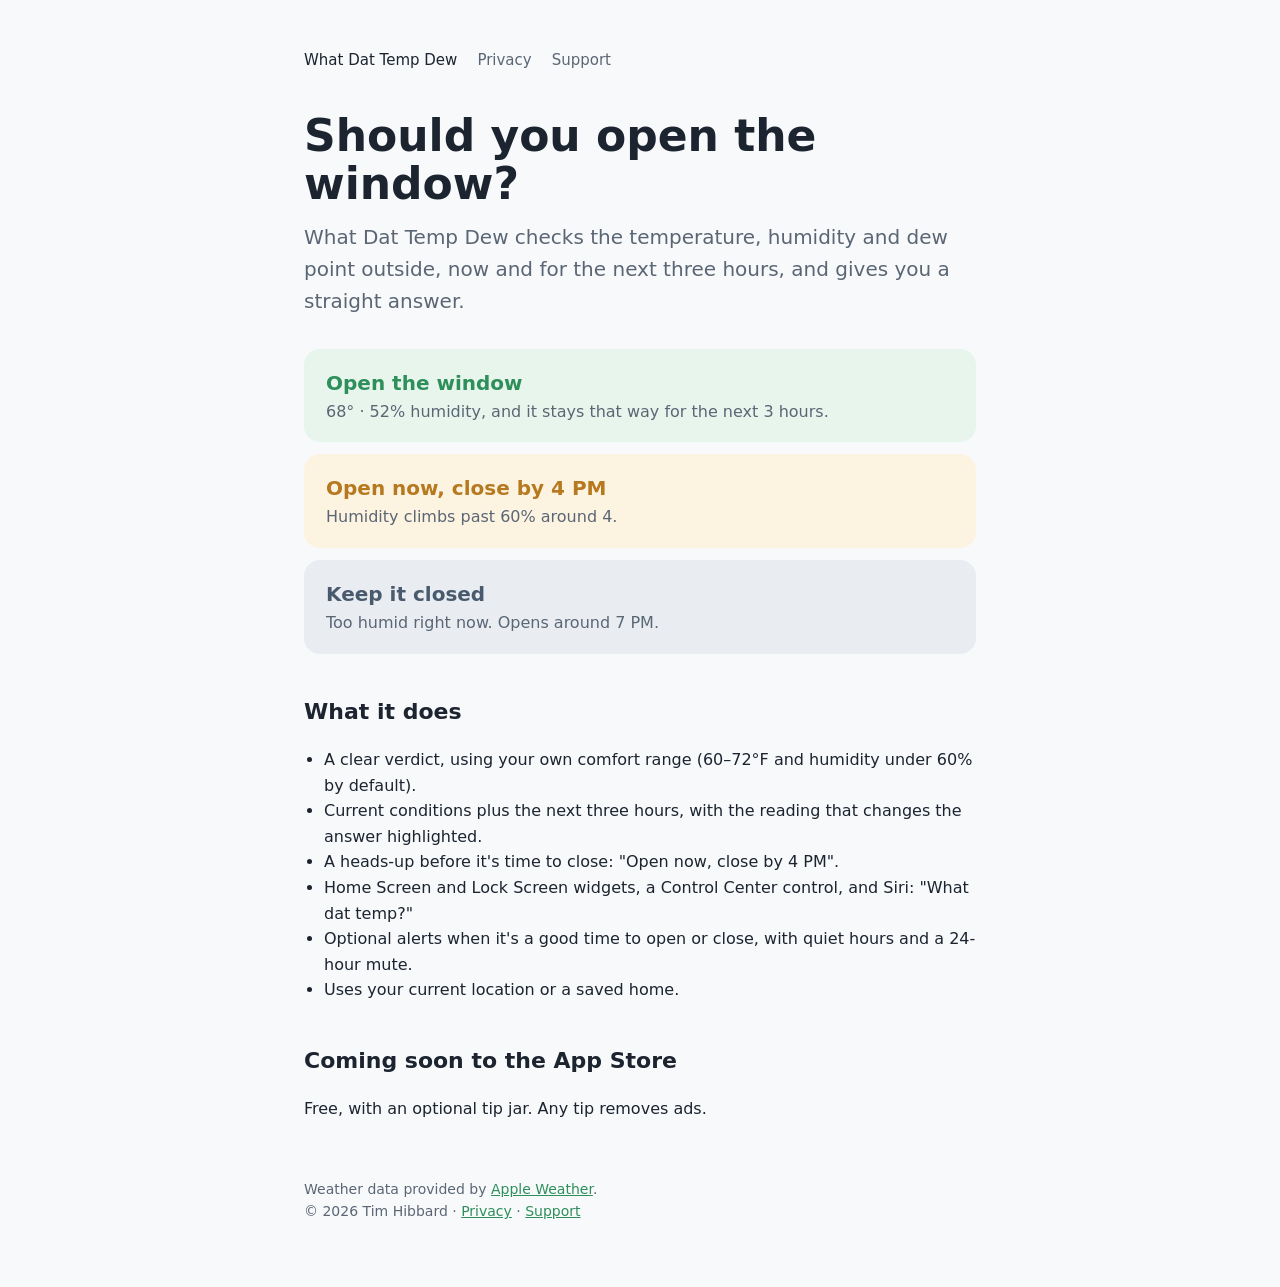
==== index.html @ 463105aa "Initial marketing site: landing, privacy policy, support Co-Authored-By: Claude Opus 5.5 <noreply@an" ====
<!doctype html>
<html lang="en">
<head>
<meta charset="utf-8">
<meta name="viewport" content="width=device-width, initial-scale=1">
<title>What Dat Temp Dew — should you open the window?</title>
<meta name="description" content="What Dat Temp Dew tells you whether to open the window, based on the temperature and humidity now and over the next three hours.">
<link rel="stylesheet" href="style.css">
</head>
<body>
<main>
<nav><a href="./" aria-current="page">What Dat Temp Dew</a><a href="privacy/">Privacy</a><a href="support/">Support</a></nav>
<h1>Should you open the window?</h1>
<p class="lede">What Dat Temp Dew checks the temperature, humidity and dew point outside, now and for the next three hours, and gives you a straight answer.</p>

<div class="verdicts">
  <div class="verdict v-open"><strong>Open the window</strong><span>68° · 52% humidity, and it stays that way for the next 3 hours.</span></div>
  <div class="verdict v-soon"><strong>Open now, close by 4 PM</strong><span>Humidity climbs past 60% around 4.</span></div>
  <div class="verdict v-closed"><strong>Keep it closed</strong><span>Too humid right now. Opens around 7 PM.</span></div>
</div>

<h2>What it does</h2>
<ul class="features">
  <li>A clear verdict, using your own comfort range (60–72°F and humidity under 60% by default).</li>
  <li>Current conditions plus the next three hours, with the reading that changes the answer highlighted.</li>
  <li>A heads-up before it's time to close: "Open now, close by 4 PM".</li>
  <li>Home Screen and Lock Screen widgets, a Control Center control, and Siri: "What dat temp?"</li>
  <li>Optional alerts when it's a good time to open or close, with quiet hours and a 24-hour mute.</li>
  <li>Uses your current location or a saved home.</li>
</ul>

<h2>Coming soon to the App Store</h2>
<p>Free, with an optional tip jar. Any tip removes ads.</p>

<footer>
  Weather data provided by <a href="https://weatherkit.apple.com/legal-attribution.html">Apple Weather</a>.<br>
  © 2026 Tim Hibbard · <a href="privacy/">Privacy</a> · <a href="support/">Support</a>
</footer>
</main>
</body>
</html>
---- style.css ----
:root {
  --open: #2f8f5b; --open-bg: #e7f5ec;
  --soon: #b7791f; --soon-bg: #fdf3e1;
  --closed: #4a5a6e; --closed-bg: #e9edf2;
  --text: #1c2430; --muted: #5b6675; --bg: #f7f9fb; --card: #ffffff;
}
@media (prefers-color-scheme: dark) {
  :root {
    --open: #6fd19a; --open-bg: #12301f;
    --soon: #f0b65a; --soon-bg: #33260f;
    --closed: #a9b8ca; --closed-bg: #1d2530;
    --text: #e8edf3; --muted: #9aa6b4; --bg: #0f1419; --card: #182029;
  }
}
* { box-sizing: border-box; }
body {
  margin: 0; font-family: -apple-system, BlinkMacSystemFont, "SF Pro Text", system-ui, sans-serif;
  color: var(--text); background: var(--bg); line-height: 1.6;
}
main { max-width: 720px; margin: 0 auto; padding: 48px 24px 64px; }
nav { display: flex; gap: 20px; margin-bottom: 40px; font-size: 15px; }
nav a { color: var(--muted); text-decoration: none; }
nav a:hover, nav a[aria-current] { color: var(--text); }
h1 { font-family: ui-rounded, "SF Pro Rounded", system-ui, sans-serif; font-size: 44px; line-height: 1.1; margin: 0 0 12px; }
h2 { margin-top: 40px; font-size: 22px; }
.lede { font-size: 20px; color: var(--muted); margin: 0 0 32px; }
.verdicts { display: grid; gap: 12px; margin: 32px 0; }
.verdict { border-radius: 16px; padding: 18px 22px; }
.verdict strong { display: block; font-size: 20px; font-family: ui-rounded, "SF Pro Rounded", system-ui, sans-serif; }
.verdict span { color: var(--muted); }
.v-open { background: var(--open-bg); } .v-open strong { color: var(--open); }
.v-soon { background: var(--soon-bg); } .v-soon strong { color: var(--soon); }
.v-closed { background: var(--closed-bg); } .v-closed strong { color: var(--closed); }
ul.features { padding-left: 20px; }
.card { background: var(--card); border-radius: 16px; padding: 4px 24px 20px; }
a { color: var(--open); }
footer { margin-top: 56px; font-size: 14px; color: var(--muted); }
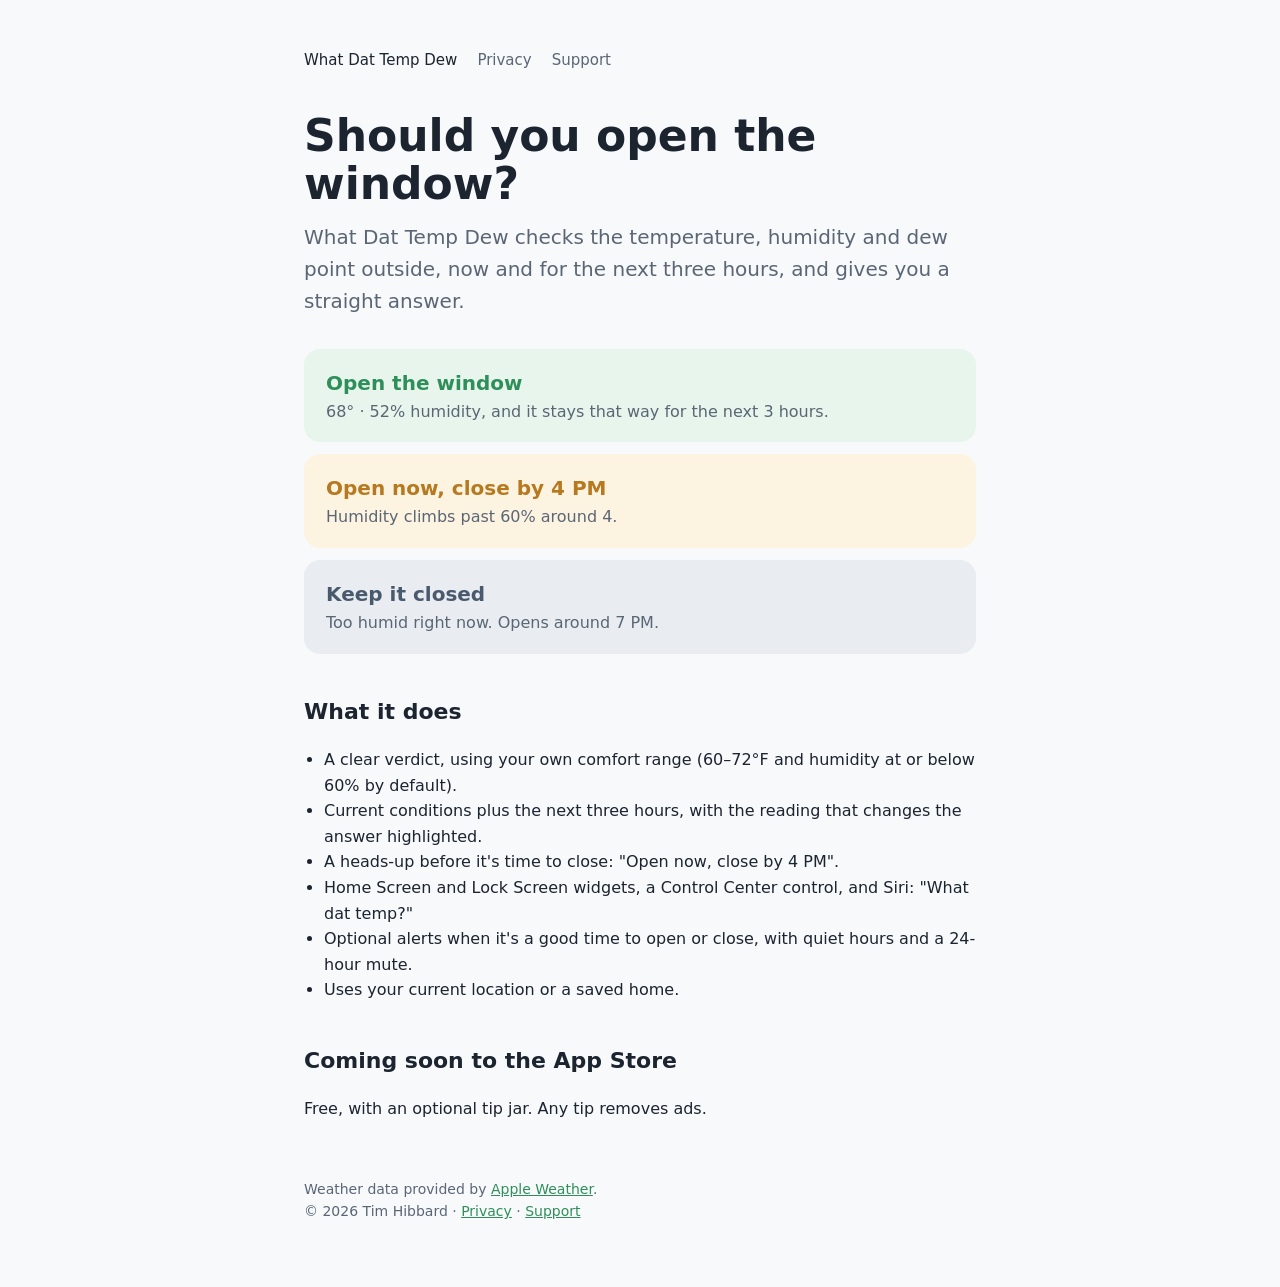
==== commit e8317561: "Match the inclusive humidity limit (60% or lower is OK) Co-Authored-By: Claude Opus 5.5 <noreply@ant" ====
--- a/index.html
+++ b/index.html
@@ -21,7 +21,7 @@
 
 <h2>What it does</h2>
 <ul class="features">
-  <li>A clear verdict, using your own comfort range (60–72°F and humidity under 60% by default).</li>
+  <li>A clear verdict, using your own comfort range (60–72°F and humidity at or below 60% by default).</li>
   <li>Current conditions plus the next three hours, with the reading that changes the answer highlighted.</li>
   <li>A heads-up before it's time to close: "Open now, close by 4 PM".</li>
   <li>Home Screen and Lock Screen widgets, a Control Center control, and Siri: "What dat temp?"</li>
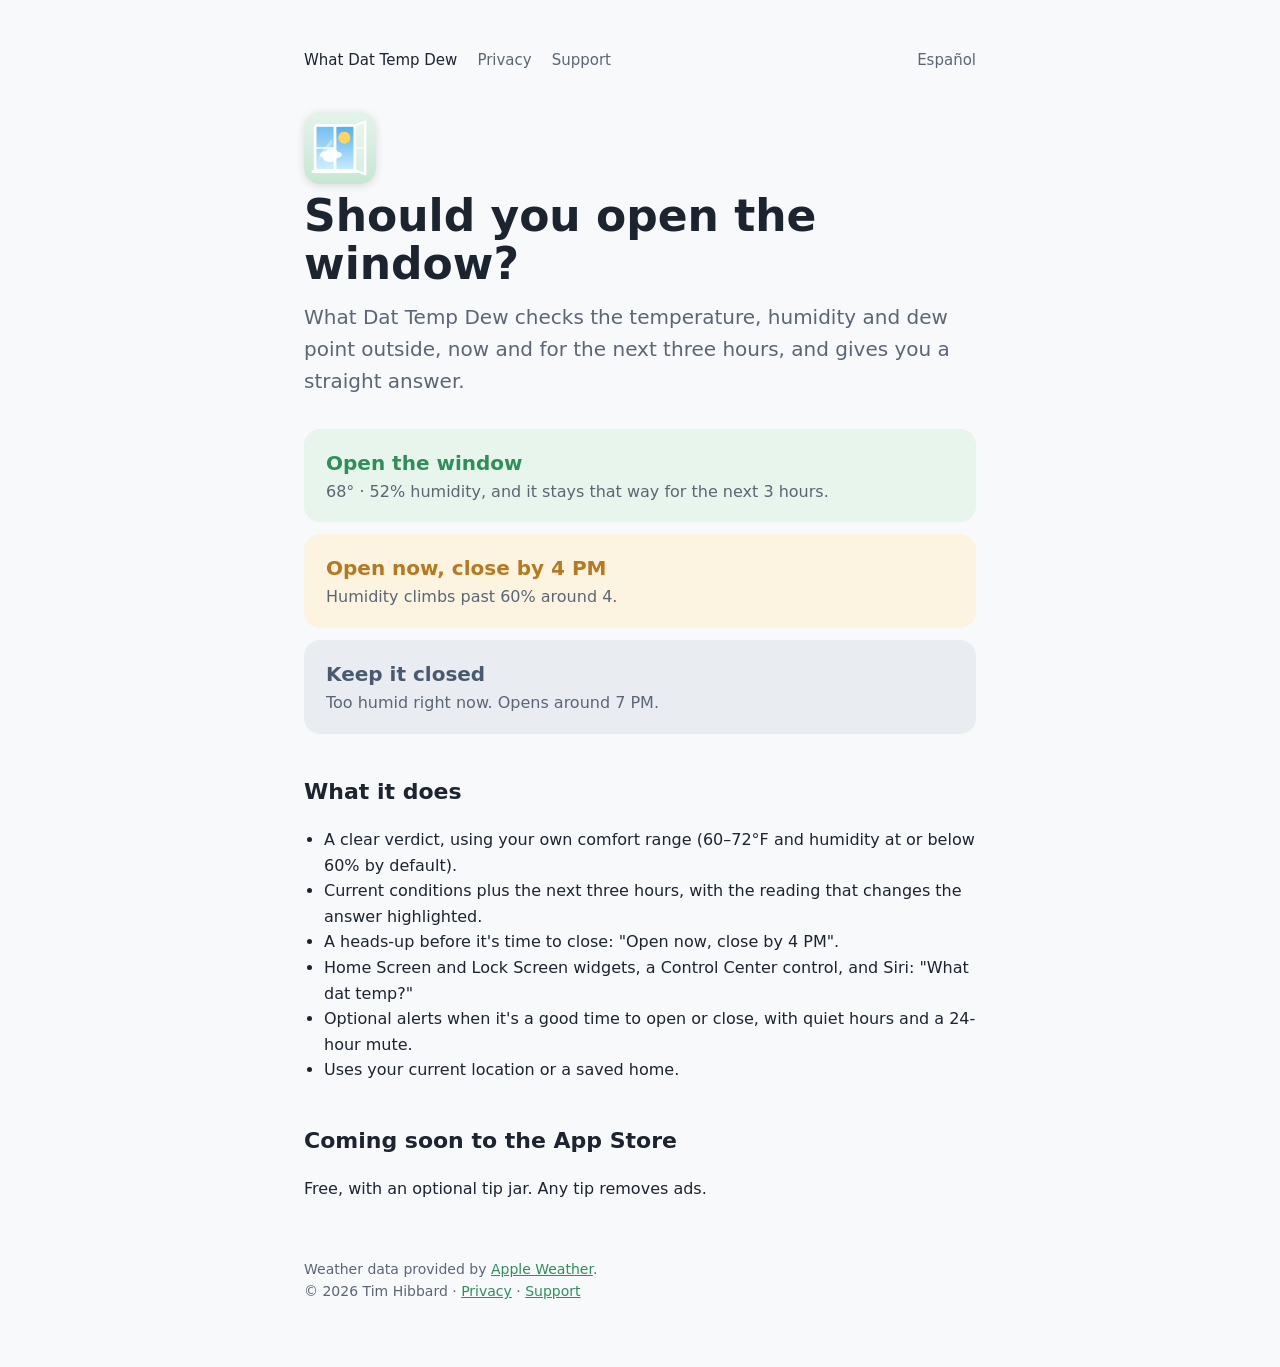
==== commit 8ba4f7f1: "Spanish (Mexico) pages, app icon and favicon Co-Authored-By: Claude Opus 5.5 <noreply@anthropic.com>" ====
--- a/index.html
+++ b/index.html
@@ -5,11 +5,14 @@
 <meta name="viewport" content="width=device-width, initial-scale=1">
 <title>What Dat Temp Dew — should you open the window?</title>
 <meta name="description" content="What Dat Temp Dew tells you whether to open the window, based on the temperature and humidity now and over the next three hours.">
+<link rel="icon" href="favicon.png">
+<link rel="apple-touch-icon" href="apple-touch-icon.png">
 <link rel="stylesheet" href="style.css">
 </head>
 <body>
 <main>
-<nav><a href="./" aria-current="page">What Dat Temp Dew</a><a href="privacy/">Privacy</a><a href="support/">Support</a></nav>
+<nav><a href="./" aria-current="page">What Dat Temp Dew</a><a href="privacy/">Privacy</a><a href="support/">Support</a><a class="lang" href="es/" hreflang="es-MX" lang="es">Español</a></nav>
+<div class="brand"><img src="icon.png" alt="" width="72" height="72"></div>
 <h1>Should you open the window?</h1>
 <p class="lede">What Dat Temp Dew checks the temperature, humidity and dew point outside, now and for the next three hours, and gives you a straight answer.</p>
 
--- a/style.css
+++ b/style.css
@@ -35,3 +35,7 @@
 .card { background: var(--card); border-radius: 16px; padding: 4px 24px 20px; }
 a { color: var(--open); }
 footer { margin-top: 56px; font-size: 14px; color: var(--muted); }
+
+.brand { display: flex; align-items: center; gap: 14px; margin-bottom: 8px; }
+.brand img { width: 72px; height: 72px; border-radius: 16px; box-shadow: 0 2px 8px rgba(0,0,0,.12); }
+nav .lang { margin-left: auto; }
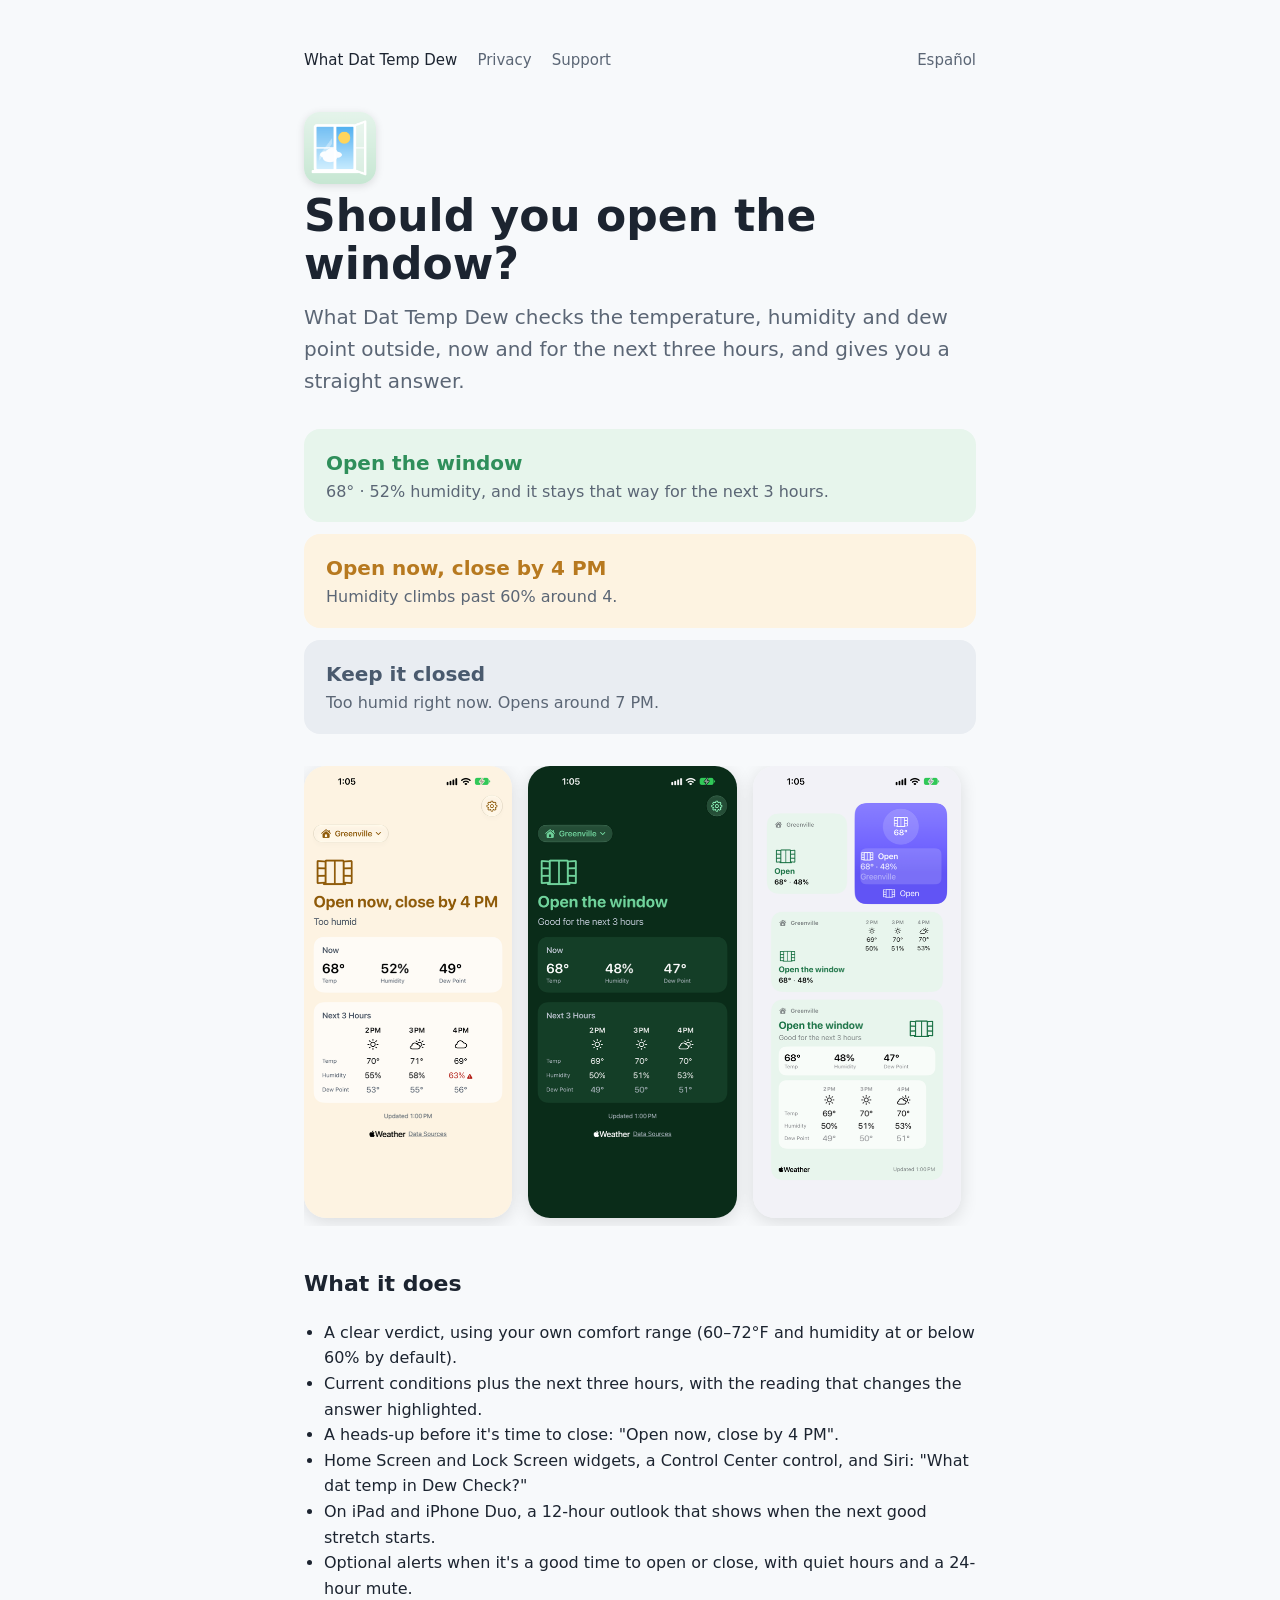
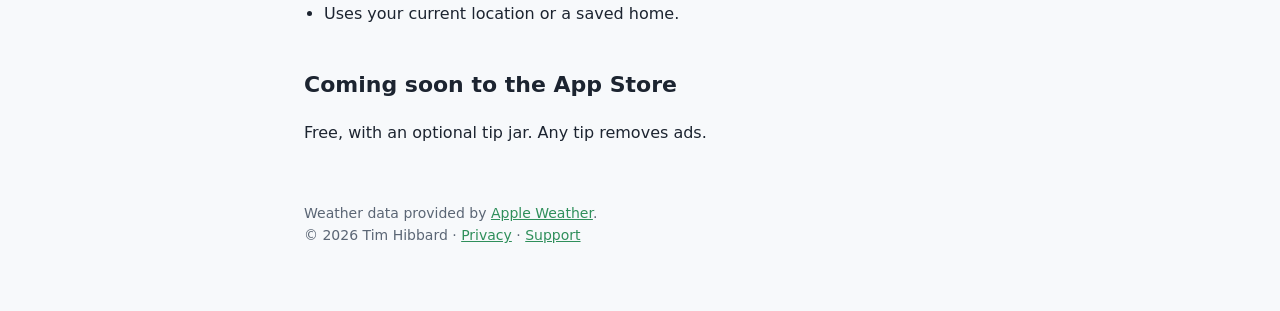
==== commit eccbec49: "Site: current Siri phrases, iPad/Duo outlook, screenshots Co-Authored-By: Claude Opus 5.5 <noreply@a" ====
--- a/index.html
+++ b/index.html
@@ -22,12 +22,19 @@
   <div class="verdict v-closed"><strong>Keep it closed</strong><span>Too humid right now. Opens around 7 PM.</span></div>
 </div>
 
+<div class="shots">
+  <img src="img/en-US-01-close-by.png" alt="Dew Check saying: Open now, close by 4 PM, too humid, with the next 3 hours">
+  <img src="img/en-US-02-open-dark.png" alt="Dew Check in dark mode saying: Open the window, good for the next 3 hours">
+  <img src="img/en-US-04-widgets.png" alt="Dew Check Home Screen and Lock Screen widgets">
+</div>
+
 <h2>What it does</h2>
 <ul class="features">
   <li>A clear verdict, using your own comfort range (60–72°F and humidity at or below 60% by default).</li>
   <li>Current conditions plus the next three hours, with the reading that changes the answer highlighted.</li>
   <li>A heads-up before it's time to close: "Open now, close by 4 PM".</li>
-  <li>Home Screen and Lock Screen widgets, a Control Center control, and Siri: "What dat temp?"</li>
+  <li>Home Screen and Lock Screen widgets, a Control Center control, and Siri: "What dat temp in Dew Check?"</li>
+  <li>On iPad and iPhone Duo, a 12-hour outlook that shows when the next good stretch starts.</li>
   <li>Optional alerts when it's a good time to open or close, with quiet hours and a 24-hour mute.</li>
   <li>Uses your current location or a saved home.</li>
 </ul>
--- a/style.css
+++ b/style.css
@@ -39,3 +39,6 @@
 .brand { display: flex; align-items: center; gap: 14px; margin-bottom: 8px; }
 .brand img { width: 72px; height: 72px; border-radius: 16px; box-shadow: 0 2px 8px rgba(0,0,0,.12); }
 nav .lang { margin-left: auto; }
+
+.shots { display: flex; gap: 16px; margin: 32px 0; overflow-x: auto; padding-bottom: 8px; }
+.shots img { width: 31%; min-width: 180px; height: auto; border-radius: 22px; box-shadow: 0 4px 18px rgba(0,0,0,.12); }
